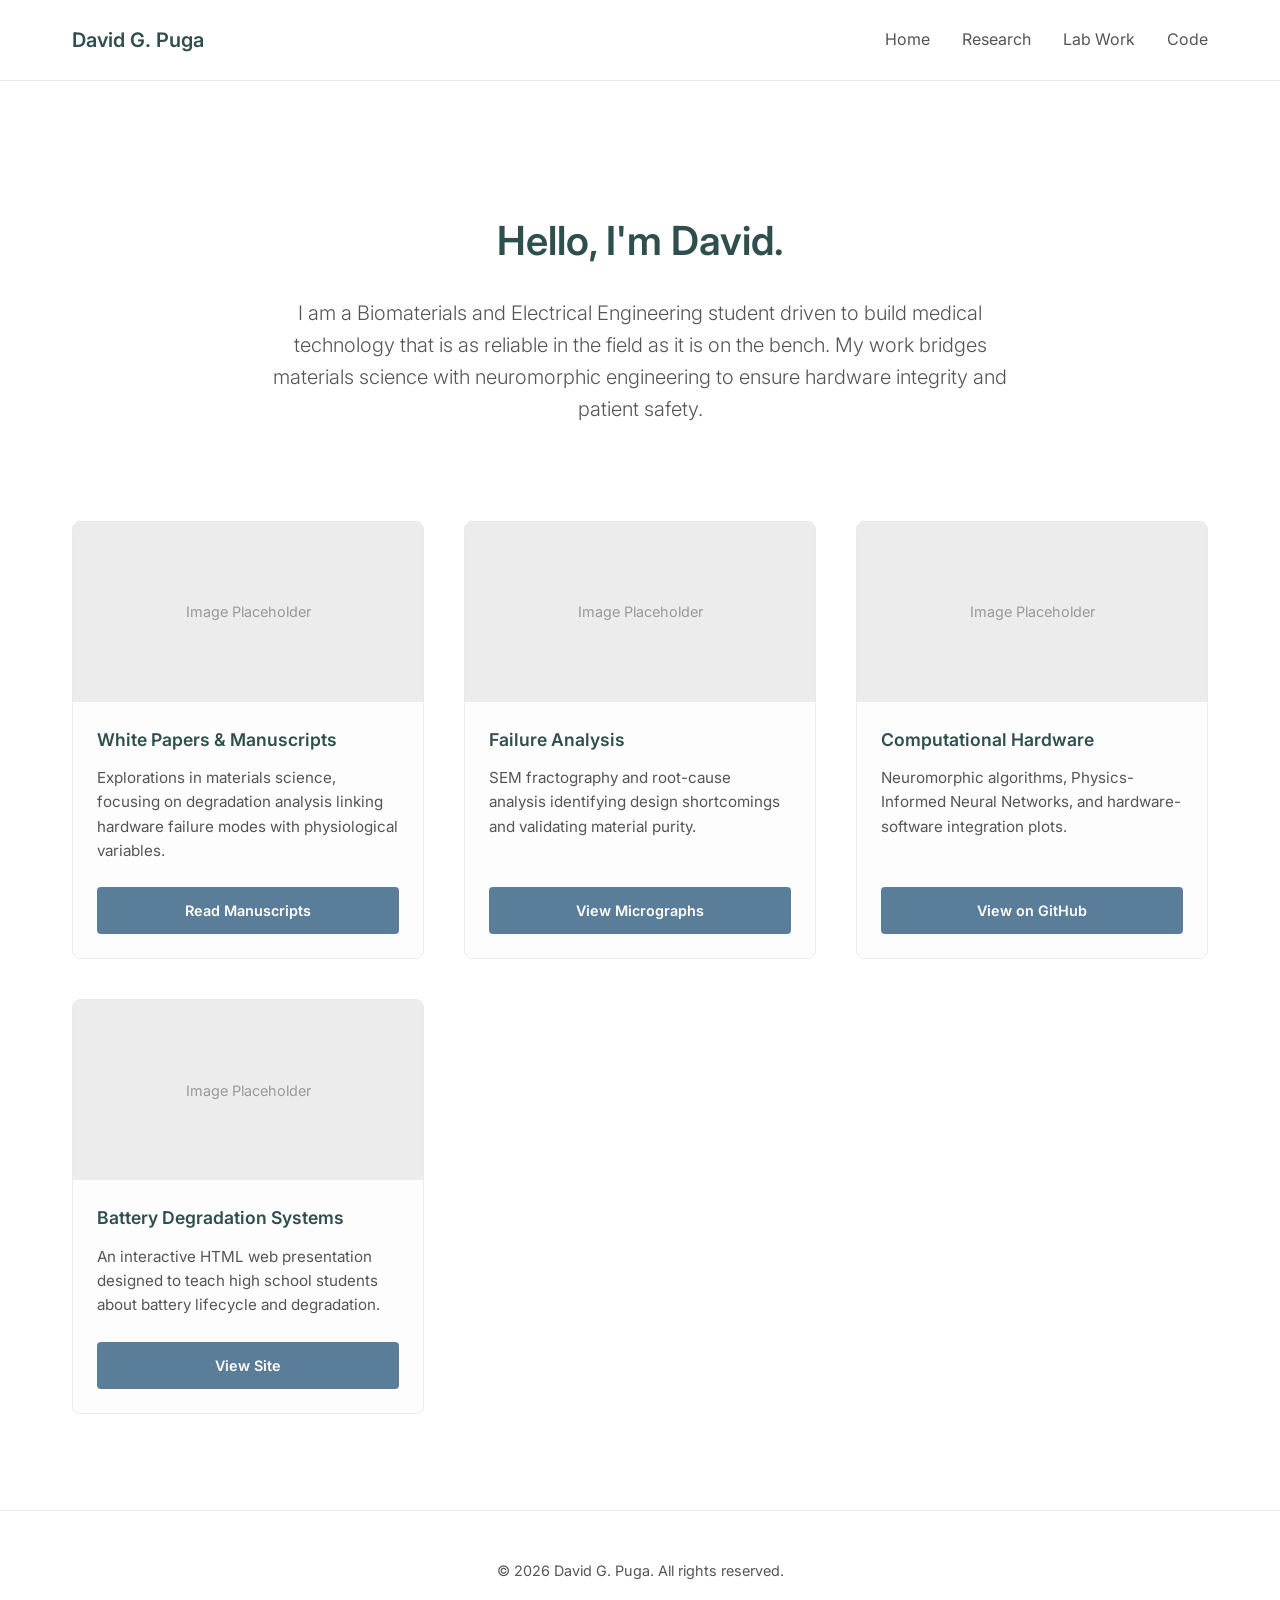
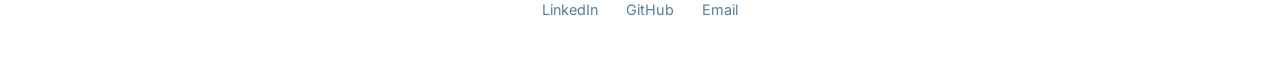
==== index.html @ 53b07304 "Rename Index.html to index.html" ====
<!DOCTYPE html>
<html lang="en">
<head>
    <meta charset="UTF-8">
    <meta name="viewport" content="width=device-width, initial-scale=1.0">
    <title>David G. Puga | Engineering Portfolio</title>
    <link rel="stylesheet" href="style.css">
    <link href="https://fonts.googleapis.com/css2?family=Inter:wght@300;400;600&display=swap" rel="stylesheet">
</head>
<body>
    <header>
        <nav>
            <div class="logo">David G. Puga</div>
            <ul class="nav-links">
                <li><a href="#home">Home</a></li>
                <li><a href="#research">Research</a></li>
                <li><a href="#lab-work">Lab Work</a></li>
                <li><a href="#code">Code</a></li>
            </ul>
        </nav>
    </header>

    <main id="home">
        <section id="hero">
            <h1>Hello, I'm David.</h1>
            <p>I am a Biomaterials and Electrical Engineering student driven to build medical technology that is as reliable in the field as it is on the bench. My work bridges materials science with neuromorphic engineering to ensure hardware integrity and patient safety.</p>
        </section>

        <section id="portfolio">
            <div class="grid-container">
                <div class="card">
                    <div class="card-img-placeholder">Image Placeholder</div>
                    <div class="card-content">
                        <h3>White Papers & Manuscripts</h3>
                        <p>Explorations in materials science, focusing on degradation analysis linking hardware failure modes with physiological variables.</p>
                        <a href="#" class="btn">Read Manuscripts</a>
                    </div>
                </div>

                <div class="card">
                    <div class="card-img-placeholder">Image Placeholder</div>
                    <div class="card-content">
                        <h3>Failure Analysis</h3>
                        <p>SEM fractography and root-cause analysis identifying design shortcomings and validating material purity.</p>
                        <a href="#" class="btn">View Micrographs</a>
                    </div>
                </div>

                <div class="card">
                    <div class="card-img-placeholder">Image Placeholder</div>
                    <div class="card-content">
                        <h3>Computational Hardware</h3>
                        <p>Neuromorphic algorithms, Physics-Informed Neural Networks, and hardware-software integration plots.</p>
                        <a href="#" class="btn">View on GitHub</a>
                    </div>
                </div>

                <div class="card">
                    <div class="card-img-placeholder">Image Placeholder</div>
                    <div class="card-content">
                        <h3>Battery Degradation Systems</h3>
                        <p>An interactive HTML web presentation designed to teach high school students about battery lifecycle and degradation.</p>
                        <a href="#" class="btn">View Site</a>
                    </div>
                </div>
            </div>
        </section>
    </main>

    <footer>
        <p>&copy; 2026 David G. Puga. All rights reserved.</p>
        <div class="social-links">
            <a href="https://linkedin.com/in/davidgopuga" target="_blank">LinkedIn</a>
            <a href="#" target="_blank">GitHub</a>
            <a href="mailto:davidgopuga@gmail.com">Email</a>
        </div>
    </footer>
</body>
</html>
---- style.css ----
:root {
    --bg-color: #ffffff;
    --text-main: #2F4F4F; /* Dark Slate for high readability */
    --text-light: #555555;
    --accent-color: #5A7D9A; /* Muted Blue for academic aesthetic */
    --accent-hover: #3E5A73;
    --card-bg: #fdfdfd;
    --card-border: #eaeaea;
}

* {
    margin: 0;
    padding: 0;
    box-sizing: border-box;
}

body {
    font-family: 'Inter', sans-serif;
    background-color: var(--bg-color);
    color: var(--text-main);
    line-height: 1.6;
}

/* Header & Navigation */
header {
    position: sticky;
    top: 0;
    background-color: rgba(255, 255, 255, 0.95);
    backdrop-filter: blur(5px);
    border-bottom: 1px solid var(--card-border);
    z-index: 1000;
}

nav {
    display: flex;
    justify-content: space-between;
    align-items: center;
    max-width: 1200px;
    margin: 0 auto;
    padding: 1.5rem 2rem;
}

.logo {
    font-weight: 600;
    font-size: 1.25rem;
    color: var(--text-main);
}

.nav-links {
    list-style: none;
    display: flex;
    gap: 2rem;
}

.nav-links a {
    text-decoration: none;
    color: var(--text-light);
    font-weight: 400;
    transition: color 0.3s ease;
}

.nav-links a:hover {
    color: var(--accent-color);
}

/* Hero Section */
#hero {
    max-width: 800px;
    margin: 8rem auto 6rem;
    text-align: center;
    padding: 0 2rem;
}

#hero h1 {
    font-size: 2.5rem;
    font-weight: 600;
    margin-bottom: 1.5rem;
    color: var(--text-main);
}

#hero p {
    font-size: 1.25rem;
    color: var(--text-light);
    font-weight: 300;
}

/* Portfolio Grid */
#portfolio {
    max-width: 1200px;
    margin: 0 auto 6rem;
    padding: 0 2rem;
}

.grid-container {
    display: grid;
    /* This line automatically handles mobile vs desktop columns */
    grid-template-columns: repeat(auto-fit, minmax(280px, 1fr));
    gap: 2.5rem;
}

.card {
    background-color: var(--card-bg);
    border: 1px solid var(--card-border);
    border-radius: 8px;
    overflow: hidden;
    transition: transform 0.3s ease, box-shadow 0.3s ease;
    display: flex;
    flex-direction: column;
}

.card:hover {
    transform: translateY(-5px);
    box-shadow: 0 10px 20px rgba(0,0,0,0.05);
}

.card-img-placeholder {
    background-color: #ececec;
    height: 180px;
    display: flex;
    align-items: center;
    justify-content: center;
    color: #999;
    font-size: 0.9rem;
}

.card-content {
    padding: 1.5rem;
    display: flex;
    flex-direction: column;
    flex-grow: 1;
}

.card-content h3 {
    font-size: 1.1rem;
    margin-bottom: 0.75rem;
    font-weight: 600;
}

.card-content p {
    font-size: 0.95rem;
    color: var(--text-light);
    margin-bottom: 1.5rem;
    flex-grow: 1;
}

.btn {
    display: inline-block;
    text-align: center;
    background-color: var(--accent-color);
    color: white;
    text-decoration: none;
    padding: 0.75rem 1.25rem;
    border-radius: 4px;
    font-size: 0.9rem;
    font-weight: 600;
    transition: background-color 0.3s ease;
}

.btn:hover {
    background-color: var(--accent-hover);
}

/* Footer */
footer {
    text-align: center;
    padding: 3rem 2rem;
    border-top: 1px solid var(--card-border);
    color: var(--text-light);
    font-size: 0.9rem;
}

.social-links {
    margin-top: 1rem;
}

.social-links a {
    color: var(--accent-color);
    text-decoration: none;
    margin: 0 0.75rem;
    transition: color 0.3s ease;
}

.social-links a:hover {
    color: var(--accent-hover);
}

/* Mobile Responsiveness */
@media (max-width: 768px) {
    nav {
        flex-direction: column;
        gap: 1rem;
    }
    .nav-links {
        gap: 1.5rem;
    }
    #hero {
        margin: 4rem auto;
    }
    #hero h1 {
        font-size: 2rem;
    }
}
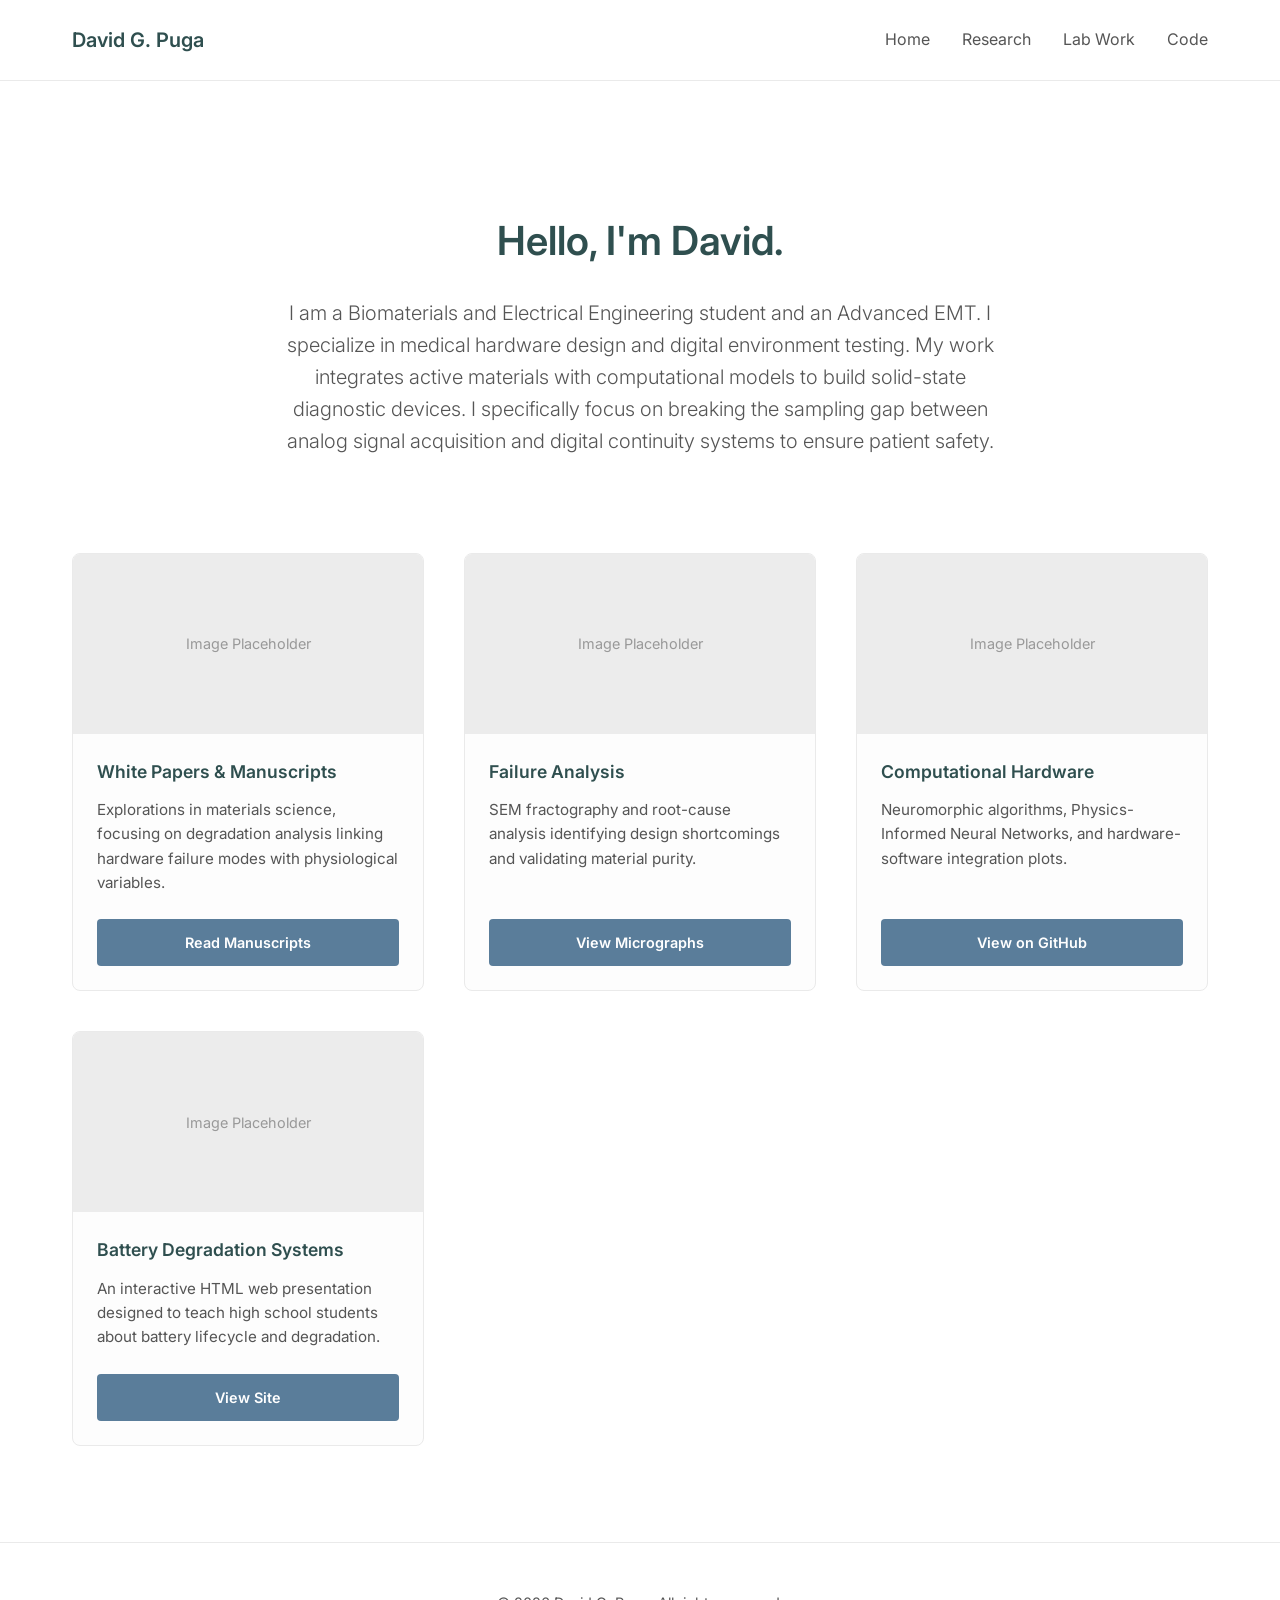
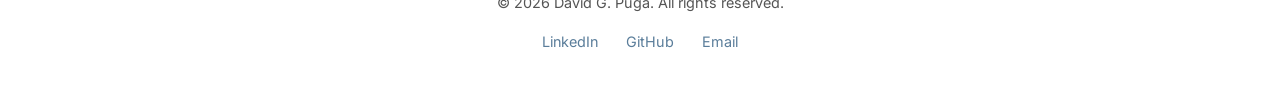
==== commit 905662cc: "Revise portfolio content and update personal description Updated the portfolio description and added" ====
--- a/index.html
+++ b/index.html
@@ -23,7 +23,7 @@
     <main id="home">
         <section id="hero">
             <h1>Hello, I'm David.</h1>
-            <p>I am a Biomaterials and Electrical Engineering student driven to build medical technology that is as reliable in the field as it is on the bench. My work bridges materials science with neuromorphic engineering to ensure hardware integrity and patient safety.</p>
+            <p>I am a Biomaterials and Electrical Engineering student and an Advanced EMT. I specialize in medical hardware design and digital environment testing. My work integrates active materials with computational models to build solid-state diagnostic devices. I specifically focus on breaking the sampling gap between analog signal acquisition and digital continuity systems to ensure patient safety.</p>
         </section>
 
         <section id="portfolio">
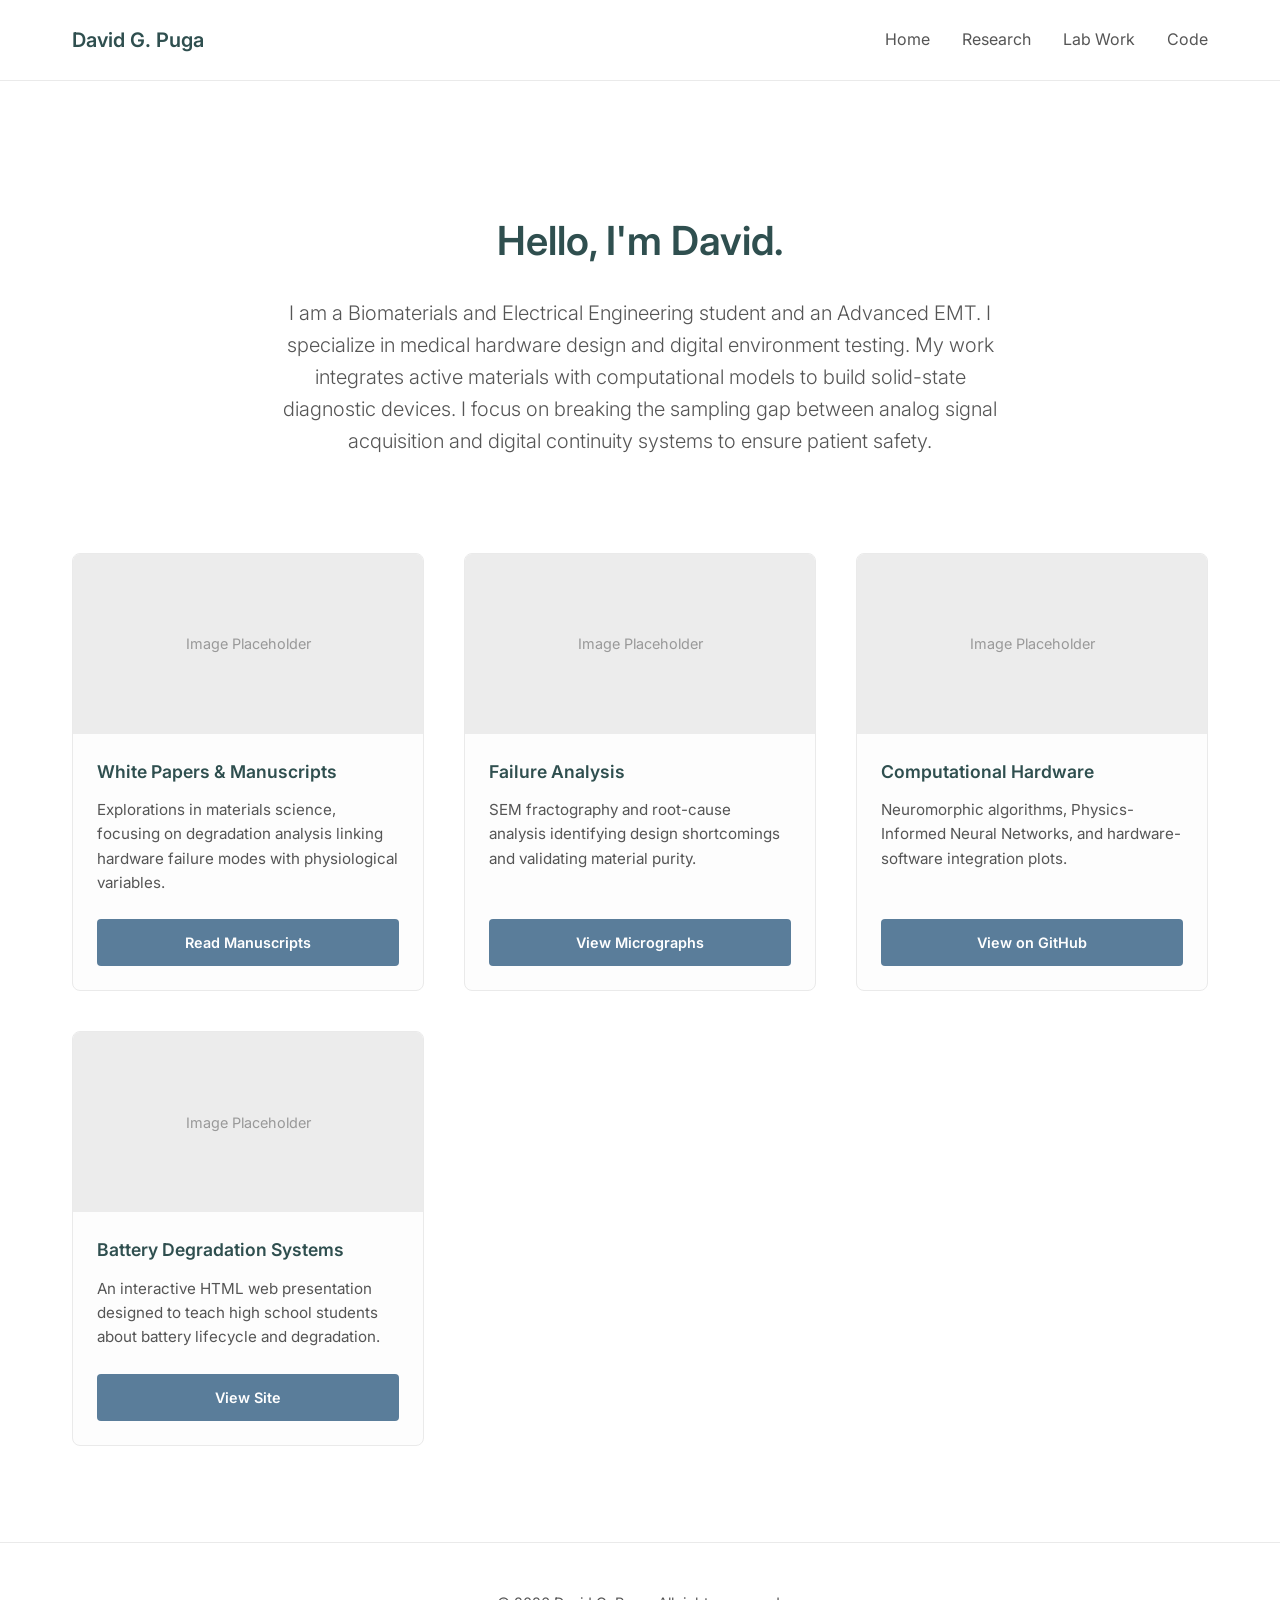
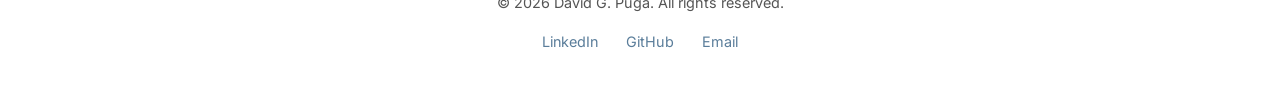
==== commit d65d10a2: "Fix HTML encoding issues in index.html" ====
--- a/index.html
+++ b/index.html
@@ -23,7 +23,7 @@
     <main id="home">
         <section id="hero">
             <h1>Hello, I'm David.</h1>
-            <p>I am a Biomaterials and Electrical Engineering student and an Advanced EMT. I specialize in medical hardware design and digital environment testing. My work integrates active materials with computational models to build solid-state diagnostic devices. I specifically focus on breaking the sampling gap between analog signal acquisition and digital continuity systems to ensure patient safety.</p>
+            <p>I am a Biomaterials and Electrical Engineering student and an Advanced EMT. I specialize in medical hardware design and digital environment testing. My work integrates active materials with computational models to build solid-state diagnostic devices. I focus on breaking the sampling gap between analog signal acquisition and digital continuity systems to ensure patient safety.</p>
         </section>
 
         <section id="portfolio">
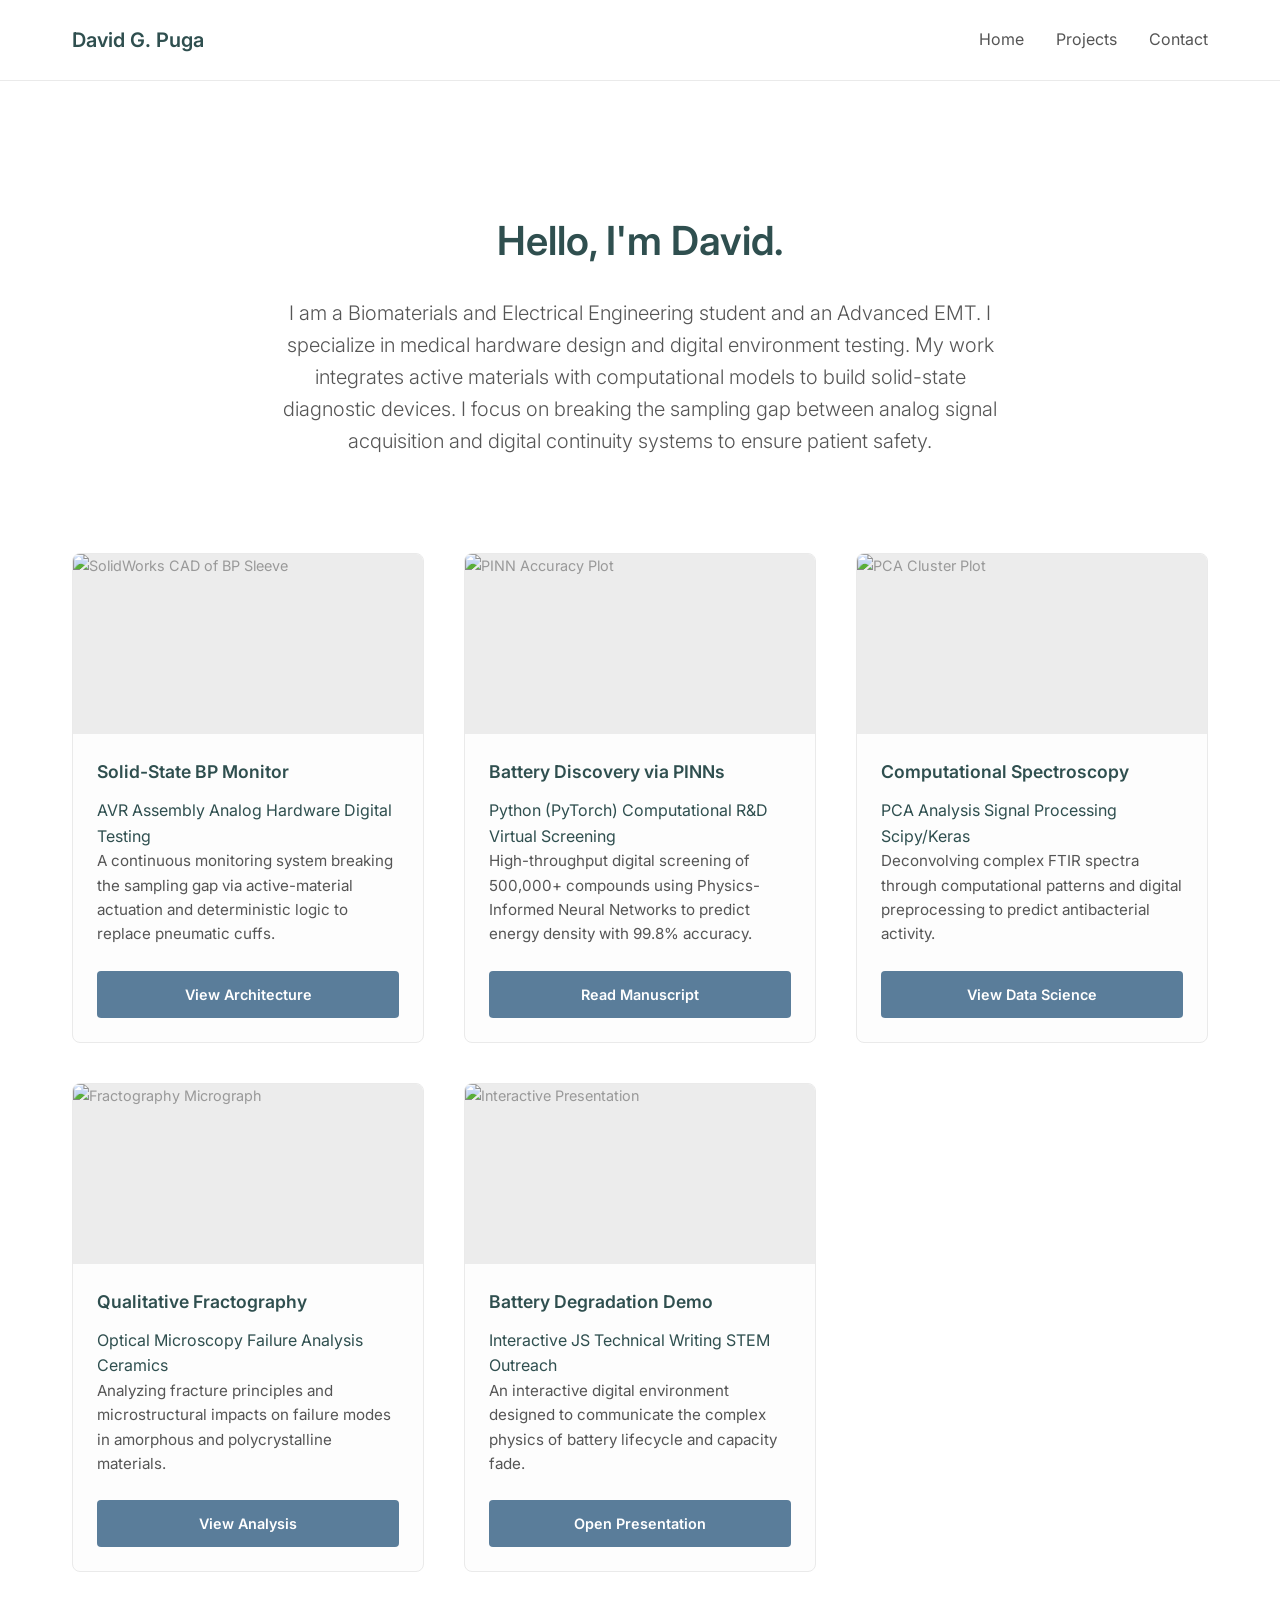
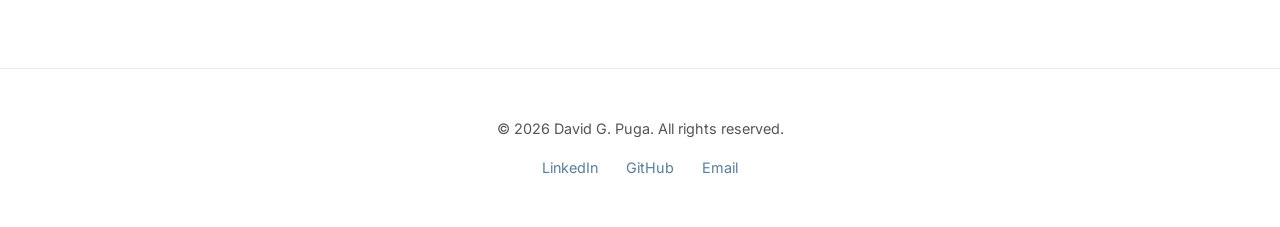
==== commit b9374fd7: "Revise index.html with new project details and links Updated portfolio section with new project card" ====
--- a/index.html
+++ b/index.html
@@ -12,10 +12,9 @@
         <nav>
             <div class="logo">David G. Puga</div>
             <ul class="nav-links">
-                <li><a href="#home">Home</a></li>
-                <li><a href="#research">Research</a></li>
-                <li><a href="#lab-work">Lab Work</a></li>
-                <li><a href="#code">Code</a></li>
+                <li><a href="index.html">Home</a></li>
+                <li><a href="#portfolio">Projects</a></li>
+                <li><a href="mailto:davidgopuga@gmail.com">Contact</a></li>
             </ul>
         </nav>
     </header>
@@ -28,41 +27,87 @@
 
         <section id="portfolio">
             <div class="grid-container">
+                
                 <div class="card">
-                    <div class="card-img-placeholder">Image Placeholder</div>
+                    <div class="card-img-placeholder">
+                        <img src="assets/bp-cad-inner-sleeve.png" alt="SolidWorks CAD of BP Sleeve" style="width: 100%; height: 100%; object-fit: cover;">
+                    </div>
                     <div class="card-content">
-                        <h3>White Papers & Manuscripts</h3>
-                        <p>Explorations in materials science, focusing on degradation analysis linking hardware failure modes with physiological variables.</p>
-                        <a href="#" class="btn">Read Manuscripts</a>
+                        <h3>Solid-State BP Monitor</h3>
+                        <div class="skill-tags">
+                            <span>AVR Assembly</span>
+                            <span>Analog Hardware</span>
+                            <span>Digital Testing</span>
+                        </div>
+                        <p>A continuous monitoring system breaking the sampling gap via active-material actuation and deterministic logic to replace pneumatic cuffs.</p>
+                        <a href="bp-monitor.html" class="btn">View Architecture</a>
                     </div>
                 </div>
 
                 <div class="card">
-                    <div class="card-img-placeholder">Image Placeholder</div>
+                    <div class="card-img-placeholder">
+                        <img src="assets/pinn-parity-plot.png" alt="PINN Accuracy Plot" style="width: 100%; height: 100%; object-fit: cover;">
+                    </div>
                     <div class="card-content">
-                        <h3>Failure Analysis</h3>
-                        <p>SEM fractography and root-cause analysis identifying design shortcomings and validating material purity.</p>
-                        <a href="#" class="btn">View Micrographs</a>
+                        <h3>Battery Discovery via PINNs</h3>
+                        <div class="skill-tags">
+                            <span>Python (PyTorch)</span>
+                            <span>Computational R&D</span>
+                            <span>Virtual Screening</span>
+                        </div>
+                        <p>High-throughput digital screening of 500,000+ compounds using Physics-Informed Neural Networks to predict energy density with 99.8% accuracy.</p>
+                        <a href="pinns-research.html" class="btn">Read Manuscript</a>
                     </div>
                 </div>
 
                 <div class="card">
-                    <div class="card-img-placeholder">Image Placeholder</div>
+                    <div class="card-img-placeholder">
+                        <img src="assets/spectro-pca-cluster.png" alt="PCA Cluster Plot" style="width: 100%; height: 100%; object-fit: cover;">
+                    </div>
                     <div class="card-content">
-                        <h3>Computational Hardware</h3>
-                        <p>Neuromorphic algorithms, Physics-Informed Neural Networks, and hardware-software integration plots.</p>
-                        <a href="#" class="btn">View on GitHub</a>
+                        <h3>Computational Spectroscopy</h3>
+                        <div class="skill-tags">
+                            <span>PCA Analysis</span>
+                            <span>Signal Processing</span>
+                            <span>Scipy/Keras</span>
+                        </div>
+                        <p>Deconvolving complex FTIR spectra through computational patterns and digital preprocessing to predict antibacterial activity.</p>
+                        <a href="spectroscopy.html" class="btn">View Data Science</a>
                     </div>
                 </div>
 
                 <div class="card">
-                    <div class="card-img-placeholder">Image Placeholder</div>
+                    <div class="card-img-placeholder">
+                        <img src="assets/fracto-glass-micrograph.png" alt="Fractography Micrograph" style="width: 100%; height: 100%; object-fit: cover;">
+                    </div>
                     <div class="card-content">
-                        <h3>Battery Degradation Systems</h3>
-                        <p>An interactive HTML web presentation designed to teach high school students about battery lifecycle and degradation.</p>
-                        <a href="#" class="btn">View Site</a>
+                        <h3>Qualitative Fractography</h3>
+                        <div class="skill-tags">
+                            <span>Optical Microscopy</span>
+                            <span>Failure Analysis</span>
+                            <span>Ceramics</span>
+                        </div>
+                        <p>Analyzing fracture principles and microstructural impacts on failure modes in amorphous and polycrystalline materials.</p>
+                        <a href="fractography.html" class="btn">View Analysis</a>
                     </div>
                 </div>
+
+                <div class="card">
+                    <div class="card-img-placeholder">
+                        <img src="assets/battery-demo-thumb.png" alt="Interactive Presentation" style="width: 100%; height: 100%; object-fit: cover;">
+                    </div>
+                    <div class="card-content">
+                        <h3>Battery Degradation Demo</h3>
+                        <div class="skill-tags">
+                            <span>Interactive JS</span>
+                            <span>Technical Writing</span>
+                            <span>STEM Outreach</span>
+                        </div>
+                        <p>An interactive digital environment designed to communicate the complex physics of battery lifecycle and capacity fade.</p>
+                        <a href="battery-class/index.html" class="btn">Open Presentation</a>
+                    </div>
+                </div>
+
             </div>
         </section>
     </main>
@@ -71,7 +116,7 @@
         <p>&copy; 2026 David G. Puga. All rights reserved.</p>
         <div class="social-links">
             <a href="https://linkedin.com/in/davidgopuga" target="_blank">LinkedIn</a>
-            <a href="#" target="_blank">GitHub</a>
+            <a href="https://github.com/GOPD050107" target="_blank">GitHub</a>
             <a href="mailto:davidgopuga@gmail.com">Email</a>
         </div>
     </footer>
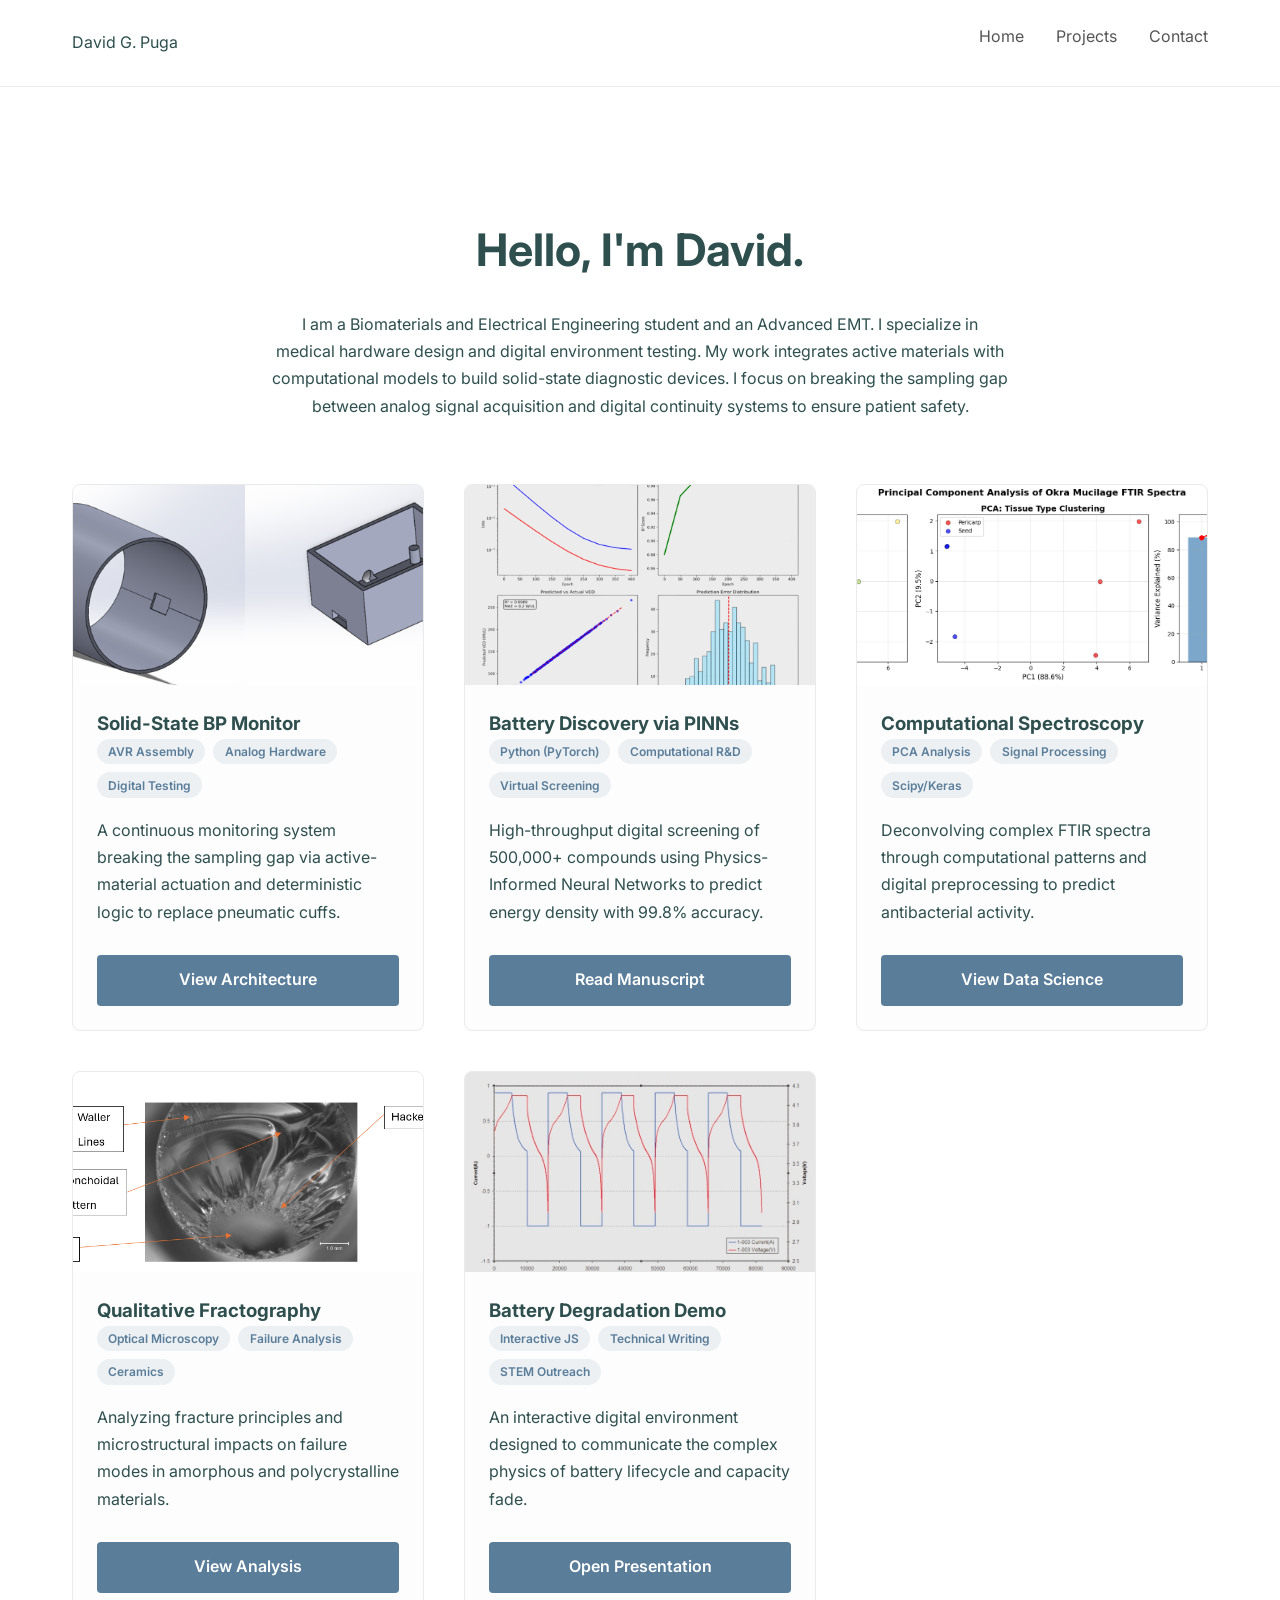
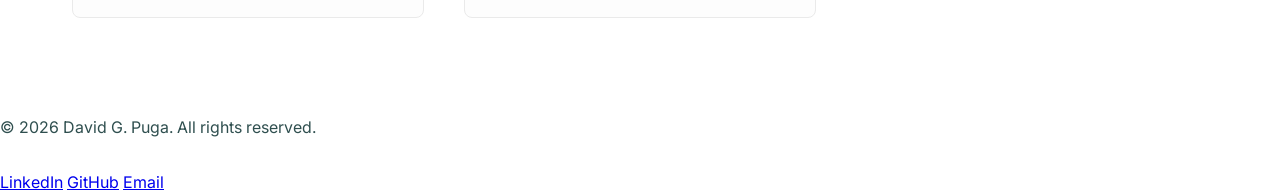
==== commit c32132fc: "Update index.html" ====
--- a/index.html
+++ b/index.html
@@ -94,7 +94,7 @@
 
                 <div class="card">
                     <div class="card-img-placeholder">
-                        <img src="assets/battery-demo-thumb.png" alt="Interactive Presentation" style="width: 100%; height: 100%; object-fit: cover;">
+                        <img src="battery-class/Picture1.jpg" alt="Interactive Presentation" style="width: 100%; height: 100%; object-fit: cover;">
                     </div>
                     <div class="card-content">
                         <h3>Battery Degradation Demo</h3>
--- a/style.css
+++ b/style.css
@@ -1,11 +1,12 @@
 :root {
     --bg-color: #ffffff;
-    --text-main: #2F4F4F; /* Dark Slate for high readability */
+    --text-main: #2F4F4F;
     --text-light: #555555;
-    --accent-color: #5A7D9A; /* Muted Blue for academic aesthetic */
+    --accent-color: #5A7D9A;
     --accent-hover: #3E5A73;
     --card-bg: #fdfdfd;
     --card-border: #eaeaea;
+    --light-gray: #f4f7f9;
 }
 
 * {
@@ -19,6 +20,16 @@
     background-color: var(--bg-color);
     color: var(--text-main);
     line-height: 1.6;
+}
+
+/* Typography Spacing Fix */
+p {
+    margin-bottom: 1.8rem; /* Creates the breathing room you requested */
+    line-height: 1.7;
+}
+
+li {
+    margin-bottom: 0.8rem;
 }
 
 /* Header & Navigation */
@@ -40,12 +51,6 @@
     padding: 1.5rem 2rem;
 }
 
-.logo {
-    font-weight: 600;
-    font-size: 1.25rem;
-    color: var(--text-main);
-}
-
 .nav-links {
     list-style: none;
     display: flex;
@@ -55,148 +60,123 @@
 .nav-links a {
     text-decoration: none;
     color: var(--text-light);
-    font-weight: 400;
     transition: color 0.3s ease;
-}
-
-.nav-links a:hover {
-    color: var(--accent-color);
 }
 
 /* Hero Section */
 #hero {
     max-width: 800px;
-    margin: 8rem auto 6rem;
+    margin: 8rem auto 4rem;
     text-align: center;
     padding: 0 2rem;
 }
 
 #hero h1 {
-    font-size: 2.5rem;
-    font-weight: 600;
+    font-size: 2.8rem;
     margin-bottom: 1.5rem;
-    color: var(--text-main);
-}
-
-#hero p {
-    font-size: 1.25rem;
-    color: var(--text-light);
-    font-weight: 300;
 }
 
 /* Portfolio Grid */
-#portfolio {
+.grid-container {
+    display: grid;
+    grid-template-columns: repeat(auto-fit, minmax(300px, 1fr));
+    gap: 2.5rem;
     max-width: 1200px;
     margin: 0 auto 6rem;
     padding: 0 2rem;
 }
 
-.grid-container {
-    display: grid;
-    /* This line automatically handles mobile vs desktop columns */
-    grid-template-columns: repeat(auto-fit, minmax(280px, 1fr));
-    gap: 2.5rem;
-}
-
 .card {
-    background-color: var(--card-bg);
+    background: var(--card-bg);
     border: 1px solid var(--card-border);
     border-radius: 8px;
     overflow: hidden;
-    transition: transform 0.3s ease, box-shadow 0.3s ease;
+    transition: transform 0.3s ease;
     display: flex;
     flex-direction: column;
 }
 
 .card:hover {
     transform: translateY(-5px);
-    box-shadow: 0 10px 20px rgba(0,0,0,0.05);
 }
 
 .card-img-placeholder {
     background-color: #ececec;
-    height: 180px;
-    display: flex;
-    align-items: center;
-    justify-content: center;
-    color: #999;
-    font-size: 0.9rem;
+    height: 200px;
+    overflow: hidden;
 }
 
 .card-content {
     padding: 1.5rem;
-    display: flex;
-    flex-direction: column;
     flex-grow: 1;
 }
 
-.card-content h3 {
-    font-size: 1.1rem;
-    margin-bottom: 0.75rem;
+/* Skill Tags */
+.skill-tags {
+    display: flex;
+    flex-wrap: wrap;
+    gap: 0.5rem;
+    margin-bottom: 1.2rem;
+}
+
+.skill-tags span {
+    background-color: rgba(90, 125, 154, 0.1);
+    color: var(--accent-color);
+    padding: 0.2rem 0.7rem;
+    border-radius: 50px;
+    font-size: 0.75rem;
     font-weight: 600;
 }
 
-.card-content p {
-    font-size: 0.95rem;
-    color: var(--text-light);
-    margin-bottom: 1.5rem;
-    flex-grow: 1;
-}
-
 .btn {
-    display: inline-block;
+    display: block;
     text-align: center;
     background-color: var(--accent-color);
     color: white;
     text-decoration: none;
-    padding: 0.75rem 1.25rem;
+    padding: 0.8rem;
     border-radius: 4px;
-    font-size: 0.9rem;
     font-weight: 600;
-    transition: background-color 0.3s ease;
+    margin-top: auto;
 }
 
-.btn:hover {
-    background-color: var(--accent-hover);
+/* Download Buttons */
+.download-container {
+    margin: 4rem 0;
+    padding: 2.5rem;
+    background-color: var(--light-gray);
+    border-radius: 12px;
+    text-align: center;
 }
 
-/* Footer */
-footer {
-    text-align: center;
-    padding: 3rem 2rem;
-    border-top: 1px solid var(--card-border);
-    color: var(--text-light);
-    font-size: 0.9rem;
+.btn-download {
+    background-color: var(--text-main);
+    color: white;
+    padding: 1rem 2rem;
+    text-decoration: none;
+    border-radius: 6px;
+    font-weight: 700;
+    display: inline-block;
+    transition: background 0.3s;
 }
 
-.social-links {
-    margin-top: 1rem;
+.btn-download:hover {
+    background-color: var(--accent-color);
 }
 
-.social-links a {
-    color: var(--accent-color);
-    text-decoration: none;
-    margin: 0 0.75rem;
-    transition: color 0.3s ease;
+/* Article Layout for sub-pages */
+.article-container {
+    max-width: 900px;
+    margin: 4rem auto;
+    padding: 0 2rem;
 }
 
-.social-links a:hover {
-    color: var(--accent-hover);
+.article-header {
+    text-align: center;
+    margin-bottom: 4rem;
 }
 
-/* Mobile Responsiveness */
-@media (max-width: 768px) {
-    nav {
-        flex-direction: column;
-        gap: 1rem;
-    }
-    .nav-links {
-        gap: 1.5rem;
-    }
-    #hero {
-        margin: 4rem auto;
-    }
-    #hero h1 {
-        font-size: 2rem;
-    }
-}+.subtitle {
+    color: var(--accent-color);
+    font-size: 1.2rem;
+}
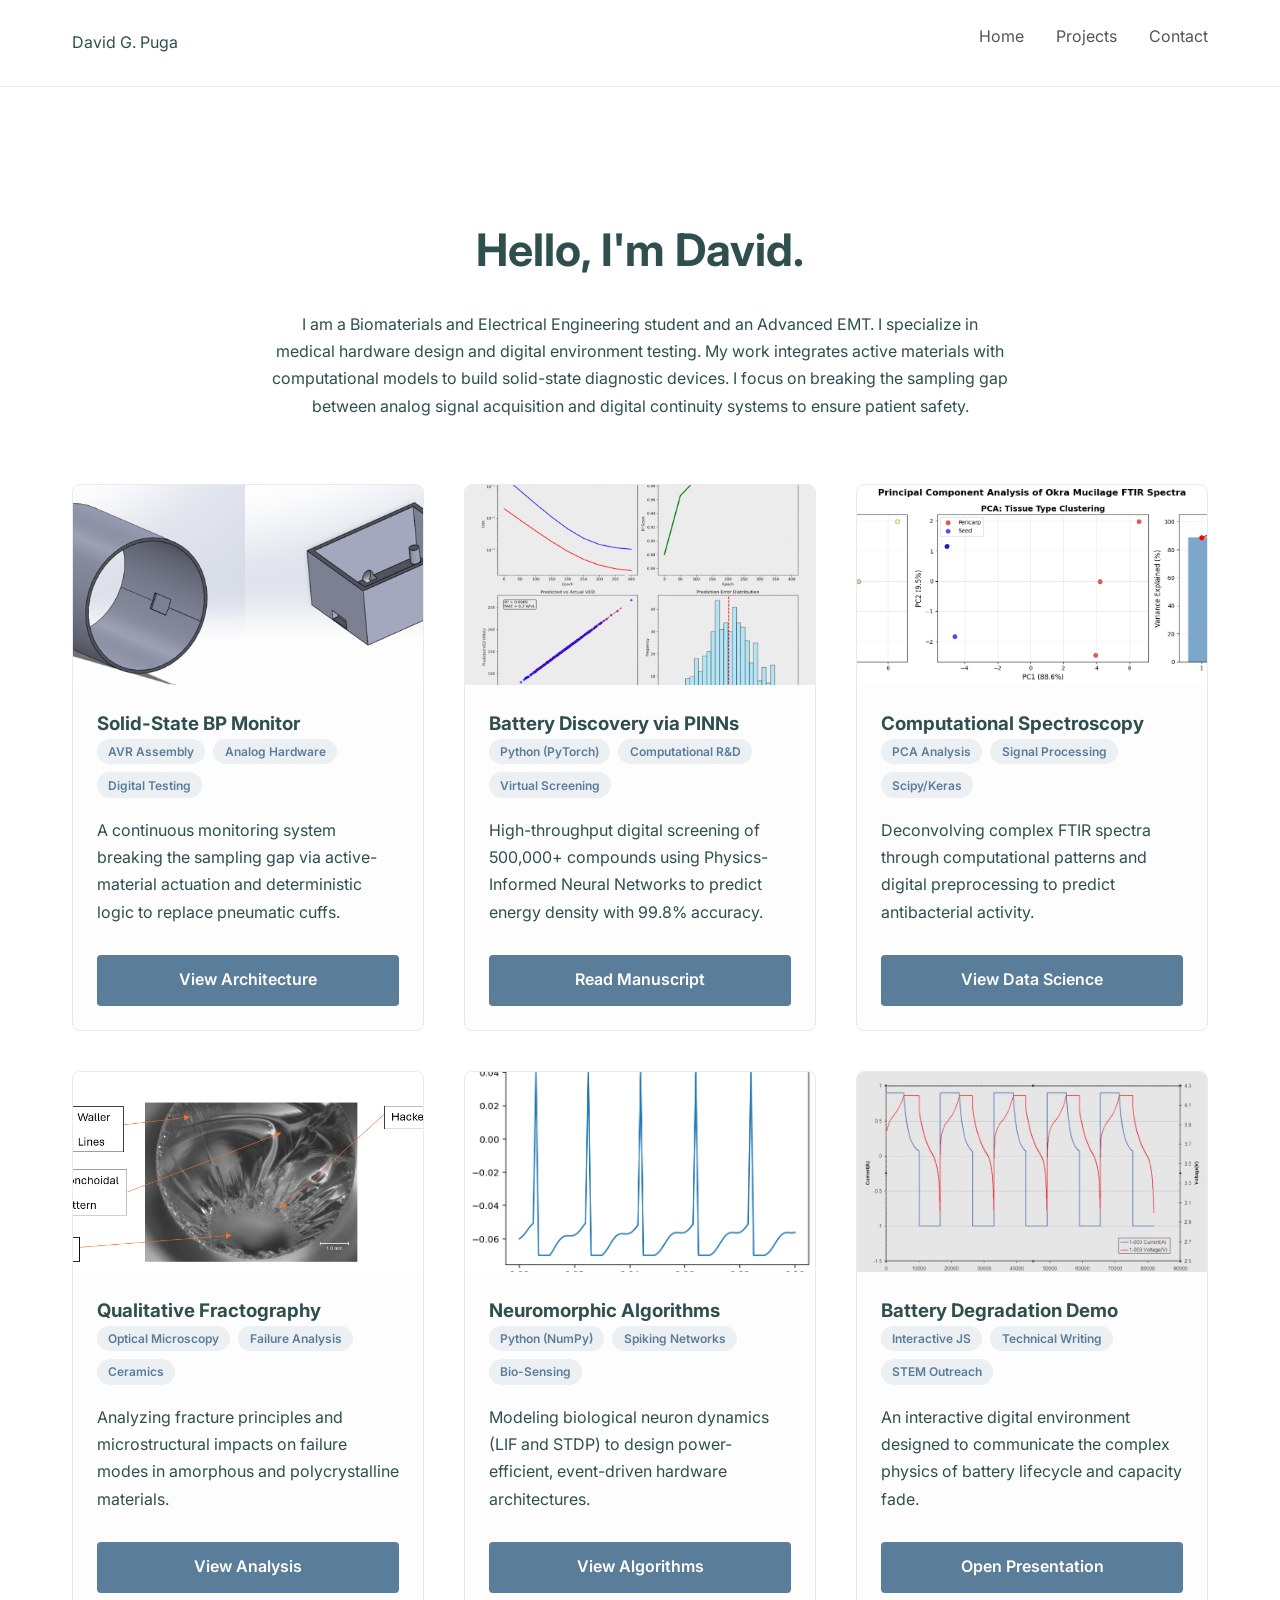
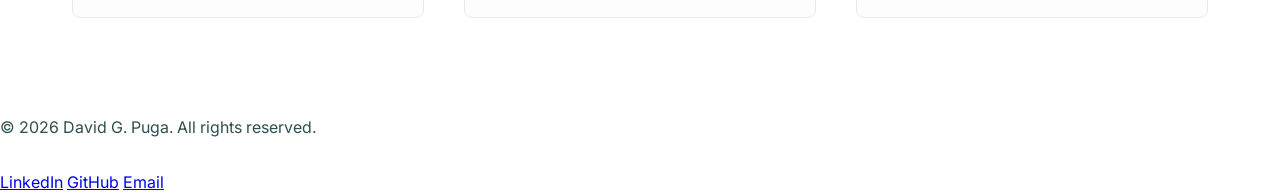
==== commit 51ba95aa: "Update index.html" ====
--- a/index.html
+++ b/index.html
@@ -94,6 +94,22 @@
 
                 <div class="card">
                     <div class="card-img-placeholder">
+                        <img src="assets/neuro-lif-voltage-plot.png" alt="LIF Neuron Voltage Plot" style="width: 100%; height: 100%; object-fit: cover;">
+                    </div>
+                    <div class="card-content">
+                        <h3>Neuromorphic Algorithms</h3>
+                        <div class="skill-tags">
+                            <span>Python (NumPy)</span>
+                            <span>Spiking Networks</span>
+                            <span>Bio-Sensing</span>
+                        </div>
+                        <p>Modeling biological neuron dynamics (LIF and STDP) to design power-efficient, event-driven hardware architectures.</p>
+                        <a href="neuromorphic.html" class="btn">View Algorithms</a>
+                    </div>
+                </div>
+
+                <div class="card">
+                    <div class="card-img-placeholder">
                         <img src="battery-class/Picture1.jpg" alt="Interactive Presentation" style="width: 100%; height: 100%; object-fit: cover;">
                     </div>
                     <div class="card-content">
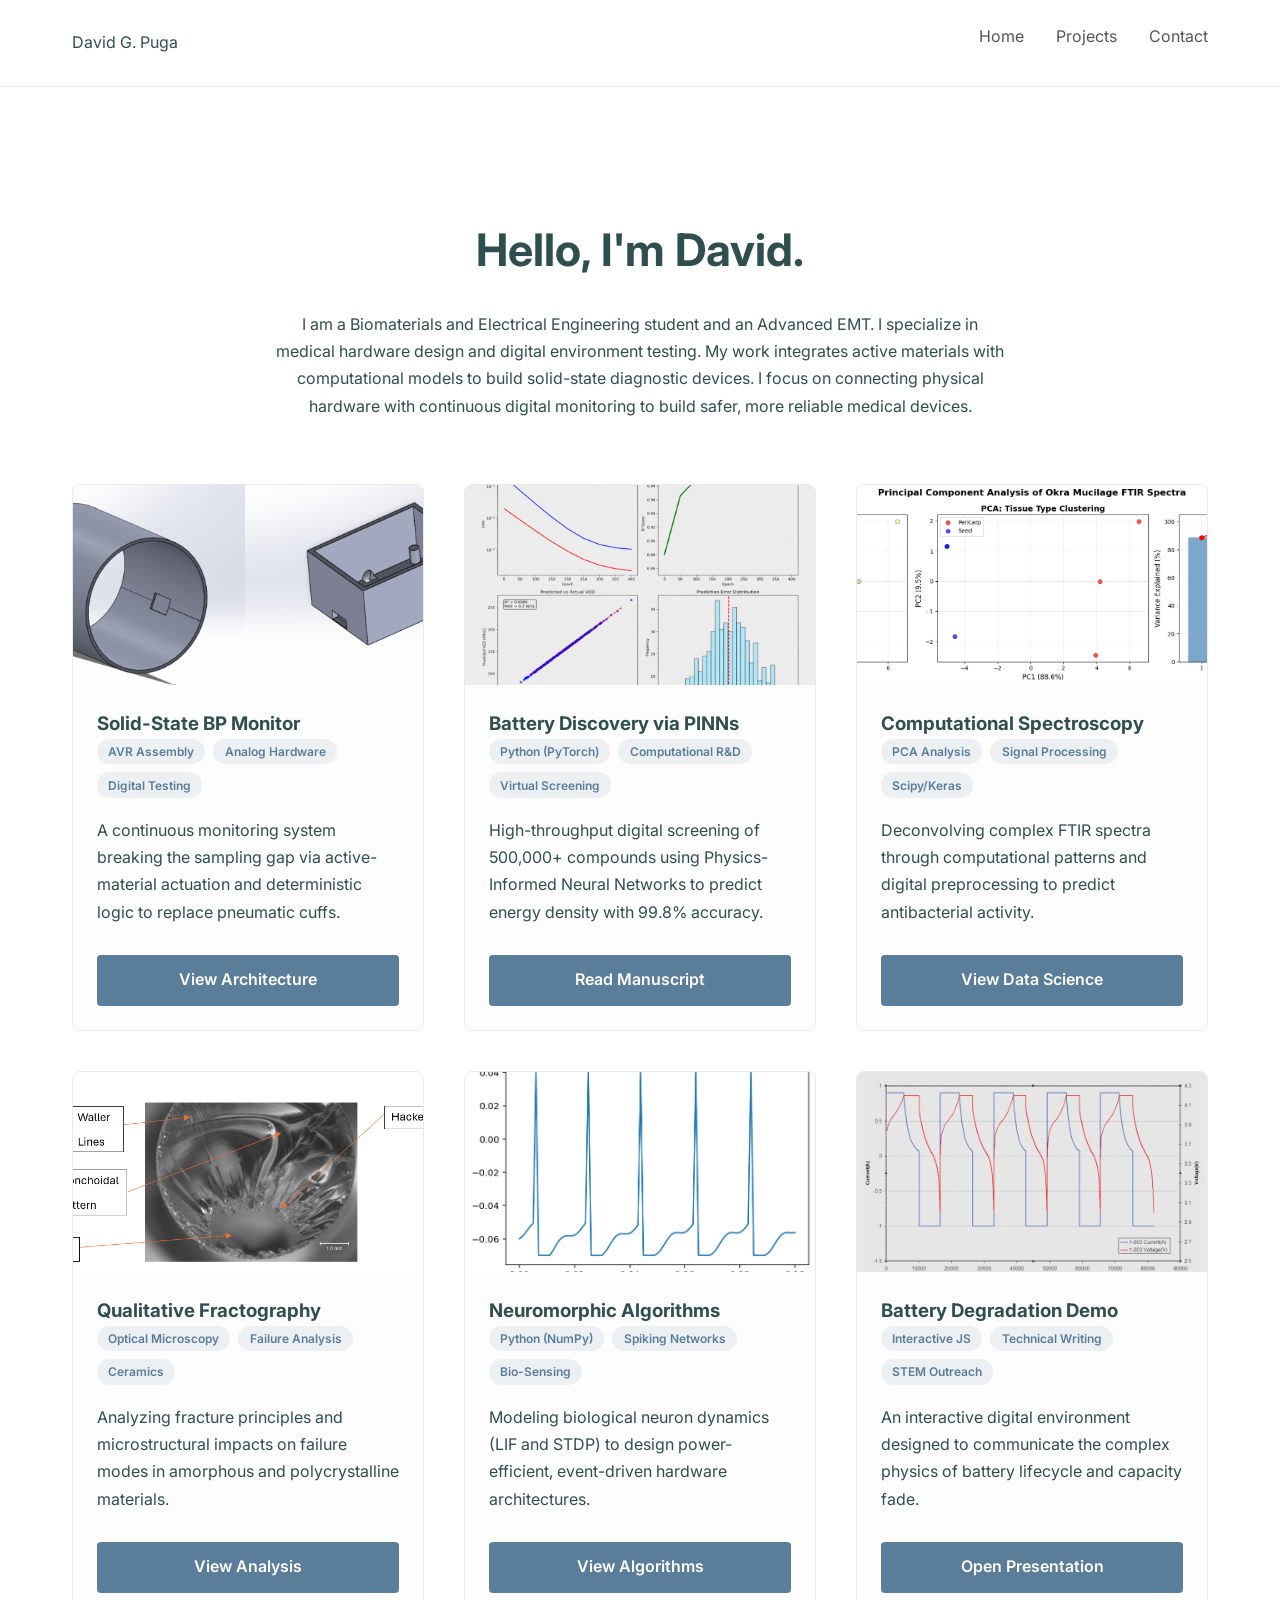
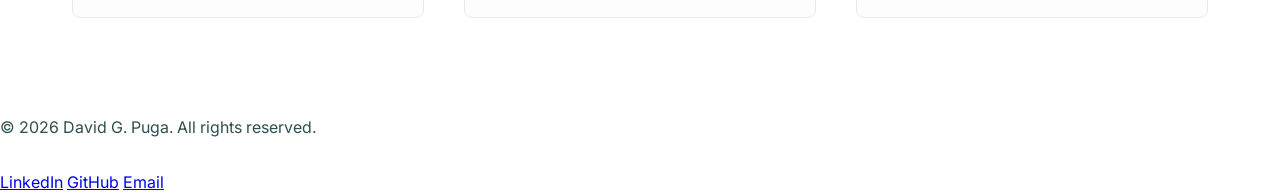
==== commit 4a80a6fe: "Revise hero section content in index.html Updated the content in the hero section to better describe" ====
--- a/index.html
+++ b/index.html
@@ -22,7 +22,7 @@
     <main id="home">
         <section id="hero">
             <h1>Hello, I'm David.</h1>
-            <p>I am a Biomaterials and Electrical Engineering student and an Advanced EMT. I specialize in medical hardware design and digital environment testing. My work integrates active materials with computational models to build solid-state diagnostic devices. I focus on breaking the sampling gap between analog signal acquisition and digital continuity systems to ensure patient safety.</p>
+            <p>I am a Biomaterials and Electrical Engineering student and an Advanced EMT. I specialize in medical hardware design and digital environment testing. My work integrates active materials with computational models to build solid-state diagnostic devices. I focus on connecting physical hardware with continuous digital monitoring to build safer, more reliable medical devices.</p>
         </section>
 
         <section id="portfolio">
